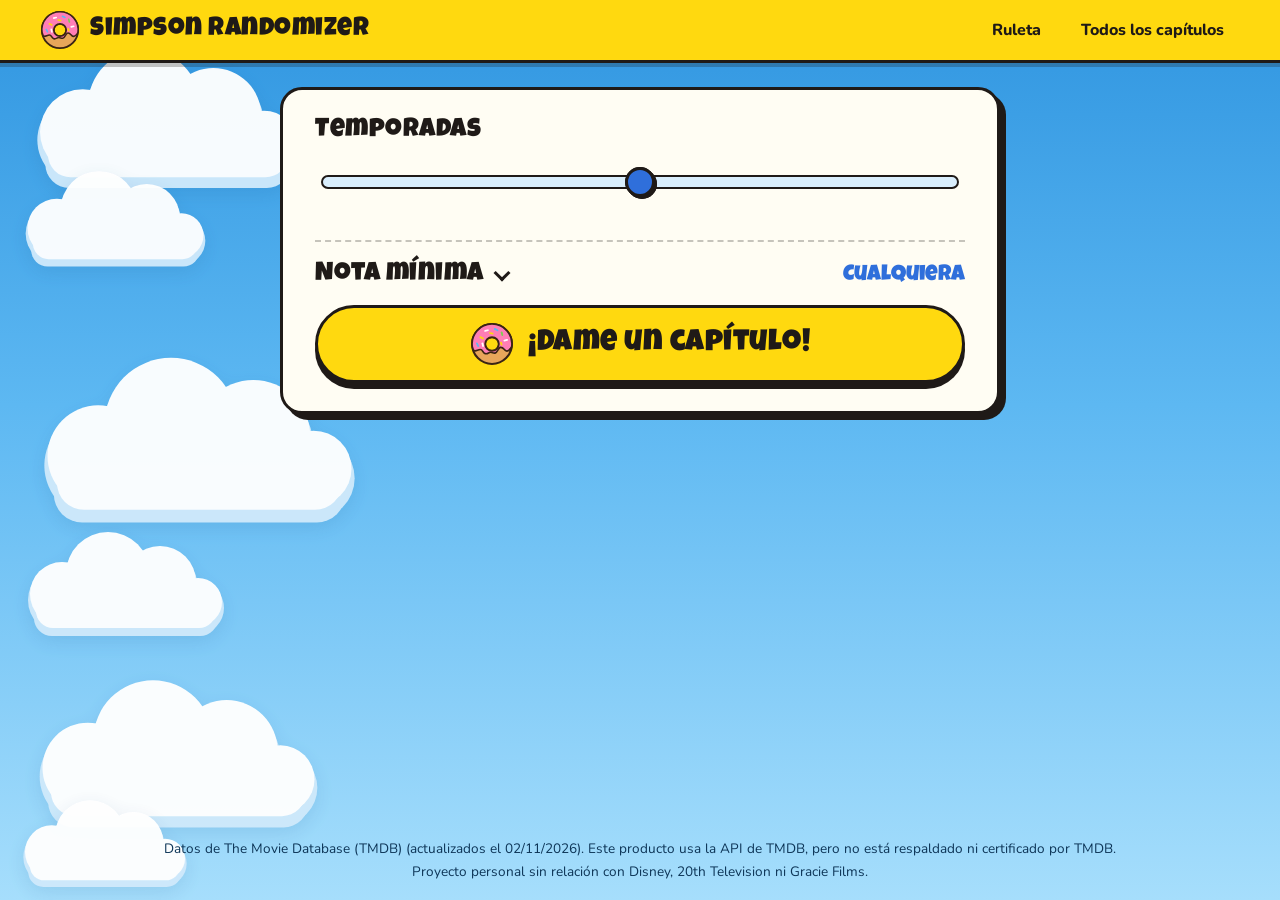
==== android/app/src/main/assets/web/index.html @ cc30cc16 "Updated main page and created Android app" ====
<!doctype html>
<html lang="es">
<head>
  <meta charset="utf-8">
  <meta name="viewport" content="width=device-width, initial-scale=1, viewport-fit=cover">
  <title>Simpson Randomizer</title>
  <link rel="stylesheet" href="fonts/fonts.css">
  <link rel="stylesheet" href="css/style.css">
  <link rel="stylesheet" href="css/android.css">
</head>
<body>
  <svg width="0" height="0" style="position:absolute" aria-hidden="true">
    <symbol id="cloud" viewBox="0 0 240 120">
      <g fill="#cfe9fb">
        <circle cx="62" cy="78" r="34"/><circle cx="108" cy="58" r="44"/><circle cx="160" cy="66" r="38"/>
        <circle cx="198" cy="86" r="26"/><rect x="34" y="78" width="184" height="36" rx="18"/>
      </g>
      <g fill="#fff">
        <circle cx="62" cy="72" r="32"/><circle cx="108" cy="52" r="42"/><circle cx="160" cy="60" r="36"/>
        <circle cx="198" cy="80" r="24"/><rect x="36" y="72" width="180" height="34" rx="17"/>
      </g>
    </symbol>
  </svg>
  <div class="sky" aria-hidden="true">
    <svg class="cloud c1"><use href="#cloud"/></svg>
    <svg class="cloud c2"><use href="#cloud"/></svg>
    <svg class="cloud c3"><use href="#cloud"/></svg>
    <svg class="cloud c4"><use href="#cloud"/></svg>
    <svg class="cloud c5"><use href="#cloud"/></svg>
    <svg class="cloud c6"><use href="#cloud"/></svg>
  </div>

  <header class="topbar">
    <a class="brand" href="#/">
      <img src="img/donut.svg" alt="" width="40" height="40">
      <span>Simpson Randomizer</span>
    </a>
    <nav class="nav">
      <a href="#/" data-nav="ruleta">Ruleta</a>
      <a href="#/capitulos" data-nav="capitulos">Todos los capítulos</a>
    </nav>
  </header>

  <main class="page">
    <!-- Ruleta -->
    <div id="view-ruleta" class="view">
      <section class="panel picker" id="picker">
        <div class="picker-head">
          <h2>Temporadas</h2>
          <output class="range-label" id="range-label" aria-live="polite"></output>
        </div>

        <div class="dual-range">
          <div class="dual-range-track"><div class="dual-range-fill" id="range-fill"></div></div>
          <input type="range" id="season-from" aria-label="Desde la temporada">
          <input type="range" id="season-to" aria-label="Hasta la temporada">
        </div>

        <div class="presets" id="season-presets" role="group" aria-label="Rangos rápidos"></div>

        <details class="rating-filter" id="rating-filter">
          <summary class="picker-head">
            <h2>Nota mínima</h2><span class="chevron" aria-hidden="true"></span>
            <output class="range-label" id="rating-label" aria-live="polite">Cualquiera</output>
          </summary>
          <div class="dual-range">
            <div class="dual-range-track"><div class="dual-range-fill" id="rating-fill"></div></div>
            <input type="range" id="min-rating" min="5" step="0.1" value="5" aria-label="Nota mínima del capítulo">
          </div>
          <div class="presets" id="rating-presets" role="group" aria-label="Notas rápidas">
            <button type="button" class="chip" data-rating="5">Cualquiera</button>
            <button type="button" class="chip" data-rating="7">★ 7 o más</button>
            <button type="button" class="chip" data-rating="7.5">★ 7,5 o más</button>
            <button type="button" class="chip" data-rating="8">★ 8 o más</button>
          </div>
        </details>

        <p class="match-count" id="match-count" aria-live="polite"></p>

        <button type="button" class="btn-spin" id="spin">
          <img src="img/donut.svg" alt="" width="44" height="44">
          <span>¡Dame un capítulo!</span>
        </button>
      </section>

      <section id="result" class="result" aria-live="polite"></section>
    </div>

    <!-- Catálogo -->
    <div id="view-capitulos" class="view" hidden>
      <section class="hero hero-small">
        <h1 class="logo-title" data-wobbly="Todos los capítulos"></h1>
        <p class="hero-sub" id="catalog-sub"></p>
      </section>
      <div class="catalog-tools panel">
        <label class="search">
          <span class="visually-hidden">Buscar capítulo</span>
          <input type="search" id="search" placeholder="Buscar por título o sinopsis…" autocomplete="off">
        </label>
        <nav class="season-chips" id="season-chips" aria-label="Ir a temporada"></nav>
        <p class="search-empty" id="search-empty" hidden>Ningún capítulo coincide. ¡Ay, caramba!</p>
      </div>
      <div id="catalog-list"></div>
    </div>

    <!-- Ficha de capítulo -->
    <div id="view-capitulo" class="view" hidden></div>
  </main>

  <footer class="footer">
    <p id="data-source"></p>
    <p>Proyecto personal sin relación con Disney, 20th Television ni Gracie Films.</p>
  </footer>

  <script src="data/episodes.js"></script>
  <script src="js/app.js"></script>
</body>
</html>
---- android/app/src/main/assets/web/fonts/fonts.css ----
/* Fuentes de Google Fonts incluidas en la app para que funcione sin conexión. */

/* Luckiest Guy · latin-ext */
@font-face {
  font-family: 'Luckiest Guy';
  font-style: normal;
  font-weight: 400;
  font-display: swap;
  src: url(luckiest-guy-latin-ext.woff2) format('woff2');
  unicode-range: U+0100-02BA, U+02BD-02C5, U+02C7-02CC, U+02CE-02D7, U+02DD-02FF, U+0304, U+0308, U+0329, U+1D00-1DBF, U+1E00-1E9F, U+1EF2-1EFF, U+2020, U+20A0-20AB, U+20AD-20C4, U+2113, U+2C60-2C7F, U+A720-A7FF;
}

/* Luckiest Guy · latin */
@font-face {
  font-family: 'Luckiest Guy';
  font-style: normal;
  font-weight: 400;
  font-display: swap;
  src: url(luckiest-guy-latin.woff2) format('woff2');
  unicode-range: U+0000-00FF, U+0131, U+0152-0153, U+02BB-02BC, U+02C6, U+02DA, U+02DC, U+0304, U+0308, U+0329, U+2000-206F, U+20AC, U+2122, U+2191, U+2193, U+2212, U+2215, U+FEFF, U+FFFD;
}

/* Nunito · latin-ext */
@font-face {
  font-family: 'Nunito';
  font-style: normal;
  font-weight: 400;
  font-display: swap;
  src: url(nunito-latin-ext.woff2) format('woff2');
  unicode-range: U+0100-02BA, U+02BD-02C5, U+02C7-02CC, U+02CE-02D7, U+02DD-02FF, U+0304, U+0308, U+0329, U+1D00-1DBF, U+1E00-1E9F, U+1EF2-1EFF, U+2020, U+20A0-20AB, U+20AD-20C4, U+2113, U+2C60-2C7F, U+A720-A7FF;
}

/* Nunito · latin */
@font-face {
  font-family: 'Nunito';
  font-style: normal;
  font-weight: 400;
  font-display: swap;
  src: url(nunito-latin.woff2) format('woff2');
  unicode-range: U+0000-00FF, U+0131, U+0152-0153, U+02BB-02BC, U+02C6, U+02DA, U+02DC, U+0304, U+0308, U+0329, U+2000-206F, U+20AC, U+2122, U+2191, U+2193, U+2212, U+2215, U+FEFF, U+FFFD;
}

/* Nunito · latin-ext */
@font-face {
  font-family: 'Nunito';
  font-style: normal;
  font-weight: 700;
  font-display: swap;
  src: url(nunito-latin-ext.woff2) format('woff2');
  unicode-range: U+0100-02BA, U+02BD-02C5, U+02C7-02CC, U+02CE-02D7, U+02DD-02FF, U+0304, U+0308, U+0329, U+1D00-1DBF, U+1E00-1E9F, U+1EF2-1EFF, U+2020, U+20A0-20AB, U+20AD-20C4, U+2113, U+2C60-2C7F, U+A720-A7FF;
}

/* Nunito · latin */
@font-face {
  font-family: 'Nunito';
  font-style: normal;
  font-weight: 700;
  font-display: swap;
  src: url(nunito-latin.woff2) format('woff2');
  unicode-range: U+0000-00FF, U+0131, U+0152-0153, U+02BB-02BC, U+02C6, U+02DA, U+02DC, U+0304, U+0308, U+0329, U+2000-206F, U+20AC, U+2122, U+2191, U+2193, U+2212, U+2215, U+FEFF, U+FFFD;
}

/* Nunito · latin-ext */
@font-face {
  font-family: 'Nunito';
  font-style: normal;
  font-weight: 800;
  font-display: swap;
  src: url(nunito-latin-ext.woff2) format('woff2');
  unicode-range: U+0100-02BA, U+02BD-02C5, U+02C7-02CC, U+02CE-02D7, U+02DD-02FF, U+0304, U+0308, U+0329, U+1D00-1DBF, U+1E00-1E9F, U+1EF2-1EFF, U+2020, U+20A0-20AB, U+20AD-20C4, U+2113, U+2C60-2C7F, U+A720-A7FF;
}

/* Nunito · latin */
@font-face {
  font-family: 'Nunito';
  font-style: normal;
  font-weight: 800;
  font-display: swap;
  src: url(nunito-latin.woff2) format('woff2');
  unicode-range: U+0000-00FF, U+0131, U+0152-0153, U+02BB-02BC, U+02C6, U+02DA, U+02DC, U+0304, U+0308, U+0329, U+2000-206F, U+20AC, U+2122, U+2191, U+2193, U+2212, U+2215, U+FEFF, U+FFFD;
}

/* Nunito · latin-ext */
@font-face {
  font-family: 'Nunito';
  font-style: normal;
  font-weight: 900;
  font-display: swap;
  src: url(nunito-latin-ext.woff2) format('woff2');
  unicode-range: U+0100-02BA, U+02BD-02C5, U+02C7-02CC, U+02CE-02D7, U+02DD-02FF, U+0304, U+0308, U+0329, U+1D00-1DBF, U+1E00-1E9F, U+1EF2-1EFF, U+2020, U+20A0-20AB, U+20AD-20C4, U+2113, U+2C60-2C7F, U+A720-A7FF;
}

/* Nunito · latin */
@font-face {
  font-family: 'Nunito';
  font-style: normal;
  font-weight: 900;
  font-display: swap;
  src: url(nunito-latin.woff2) format('woff2');
  unicode-range: U+0000-00FF, U+0131, U+0152-0153, U+02BB-02BC, U+02C6, U+02DA, U+02DC, U+0304, U+0308, U+0329, U+2000-206F, U+20AC, U+2122, U+2191, U+2193, U+2212, U+2215, U+FEFF, U+FFFD;
}
---- android/app/src/main/assets/web/css/style.css ----
/* Simpson Randomizer — cielo azul, nubes y amarillo Simpson */

:root {
  --sky-top: #2f95e0;
  --sky-mid: #5db8f2;
  --sky-bottom: #a6defc;
  --yellow: #ffd90f;
  --yellow-dark: #e8b900;
  --ink: #1f1a17;
  --paper: #fffdf3;
  --marge: #2f6fdb;
  --bart: #f2632a;
  --pink: #ff7eb6;
  --muted: #5d5650;
  --disney-1: #0b1747;
  --disney-2: #1d3d9b;
  --radius: 22px;
  --border: 3px solid var(--ink);
  --shadow: 6px 6px 0 var(--ink);
  --font-display: "Luckiest Guy", "Arial Black", Impact, sans-serif;
  --font-body: "Nunito", system-ui, -apple-system, "Segoe UI", sans-serif;
}

*, *::before, *::after { box-sizing: border-box; }

html { scroll-behavior: smooth; scroll-padding-top: 90px; }

body {
  margin: 0;
  min-height: 100vh;
  font-family: var(--font-body);
  color: var(--ink);
  background: var(--sky-mid);
  line-height: 1.5;
  display: flex;
  flex-direction: column;
}

[hidden] { display: none !important; }
img { max-width: 100%; display: block; }
a { color: inherit; }
code { font-size: .9em; background: rgba(0,0,0,.08); padding: .1em .35em; border-radius: 6px; }

.visually-hidden {
  position: absolute; width: 1px; height: 1px; overflow: hidden;
  clip: rect(0 0 0 0); white-space: nowrap;
}

/* ---------- Cielo y nubes ---------- */

.sky {
  position: fixed;
  inset: 0;
  z-index: -1;
  overflow: hidden;
  background: linear-gradient(180deg, var(--sky-top) 0%, var(--sky-mid) 45%, var(--sky-bottom) 100%);
}

.cloud {
  position: absolute;
  left: 0;
  width: var(--w, 260px);
  height: calc(var(--w, 260px) / 2);
  animation: drift var(--t, 120s) linear infinite;
  animation-delay: var(--d, 0s);
  opacity: .96;
  filter: drop-shadow(0 6px 10px rgba(20, 80, 140, .12));
}
.c1 { top: 4%;  --w: 320px; --t: 140s; --d: -20s; }
.c2 { top: 18%; --w: 220px; --t: 110s; --d: -75s; }
.c3 { top: 38%; --w: 380px; --t: 170s; --d: -110s; }
.c4 { top: 58%; --w: 240px; --t: 125s; --d: -40s; }
.c5 { top: 74%; --w: 340px; --t: 155s; --d: -130s; }
.c6 { top: 88%; --w: 200px; --t: 100s; --d: -60s; }

@keyframes drift {
  from { transform: translateX(-420px); }
  to   { transform: translateX(calc(100vw + 40px)); }
}

/* ---------- Cabecera ---------- */

.topbar {
  position: sticky;
  top: 0;
  z-index: 10;
  display: flex;
  align-items: center;
  justify-content: space-between;
  gap: 12px;
  flex-wrap: wrap;
  padding: 10px clamp(16px, 4vw, 40px);
  background: var(--yellow);
  border-bottom: var(--border);
  box-shadow: 0 4px 0 rgba(31, 26, 23, .25);
}

.brand {
  display: flex;
  align-items: center;
  gap: 10px;
  text-decoration: none;
  font-family: var(--font-display);
  font-size: clamp(1.2rem, 3vw, 1.6rem);
  letter-spacing: .5px;
  color: var(--ink);
}
.brand img { transition: transform .4s; }
.brand:hover img { transform: rotate(180deg); }

.nav { display: flex; gap: 8px; flex-wrap: wrap; }
.nav a {
  font-weight: 800;
  text-decoration: none;
  padding: 6px 14px;
  border-radius: 999px;
  border: 2px solid transparent;
}
.nav a:hover { border-color: var(--ink); }
.nav a[aria-current="page"] { background: var(--ink); color: var(--yellow); }

.notice {
  margin: 16px auto 0;
  max-width: 900px;
  width: calc(100% - 32px);
  padding: 10px 16px;
  background: #fff4c2;
  border: 2px dashed var(--ink);
  border-radius: 14px;
  font-size: .95rem;
}

/* ---------- Estructura ---------- */

.page {
  flex: 1;
  width: 100%;
  max-width: 1180px;
  margin: 0 auto;
  padding: 24px 16px 48px;
}

.panel {
  background: var(--paper);
  border: var(--border);
  border-radius: var(--radius);
  box-shadow: var(--shadow);
}

.footer {
  text-align: center;
  font-size: .85rem;
  color: #0d3557;
  padding: 16px;
}
.footer p { margin: 2px 0; }

/* ---------- Título estilo rótulo ---------- */

.hero { text-align: center; padding: 12px 0 20px; }
.hero-small { padding-bottom: 8px; }

.logo-title {
  margin: 0;
  font-family: var(--font-display);
  font-weight: 400;
  font-size: clamp(2.4rem, 8vw, 5rem);
  line-height: 1.05;
  color: var(--yellow);
  -webkit-text-stroke: 2px var(--ink);
  paint-order: stroke fill;
  text-shadow: 4px 5px 0 var(--ink);
}
.hero-small .logo-title { font-size: clamp(2rem, 6vw, 3.6rem); }

.wobbly-word { white-space: nowrap; display: inline-block; }
.wobbly-word > span {
  display: inline-block;
  transform: rotate(calc(sin(var(--i) * 2.1) * 6deg)) translateY(calc(cos(var(--i) * 1.7) * 3px));
}

.hero-sub {
  margin: 14px auto 0;
  max-width: 560px;
  font-weight: 800;
  font-size: 1.1rem;
  color: #fff;
  text-shadow: 0 2px 0 rgba(13, 53, 87, .55);
}

/* ---------- Selector de temporadas ---------- */

.picker {
  max-width: 720px;
  margin: 0 auto;
  padding: 22px clamp(16px, 4vw, 32px) 28px;
}

.picker-head { display: flex; align-items: baseline; justify-content: space-between; gap: 12px; }
.picker-head h2 { margin: 0; font-family: var(--font-display); font-weight: 400; font-size: 1.6rem; letter-spacing: .5px; }

.range-label {
  font-family: var(--font-display);
  font-size: 1.8rem;
  color: var(--marge);
}

.dual-range {
  position: relative;
  height: 44px;
  margin: 10px 6px 6px;
}
.dual-range-track {
  position: absolute;
  left: 0; right: 0; top: 50%;
  height: 14px;
  transform: translateY(-50%);
  background: #d9eefc;
  border: 2px solid var(--ink);
  border-radius: 999px;
  overflow: hidden;
}
.dual-range-fill {
  position: absolute;
  top: 0; bottom: 0;
  background: repeating-linear-gradient(135deg, var(--yellow) 0 10px, var(--yellow-dark) 10px 20px);
}
.dual-range input[type="range"] {
  position: absolute;
  inset: 0;
  width: 100%;
  margin: 0;
  background: none;
  pointer-events: none;
  -webkit-appearance: none;
  appearance: none;
}
.dual-range input[type="range"]::-webkit-slider-runnable-track { background: none; height: 44px; }
.dual-range input[type="range"]::-moz-range-track { background: none; }
.dual-range input[type="range"]::-webkit-slider-thumb {
  -webkit-appearance: none;
  pointer-events: auto;
  width: 30px; height: 30px;
  margin-top: 7px;
  border-radius: 50%;
  background: var(--marge);
  border: 3px solid var(--ink);
  box-shadow: 2px 2px 0 var(--ink);
  cursor: grab;
}
.dual-range input[type="range"]::-moz-range-thumb {
  pointer-events: auto;
  width: 26px; height: 26px;
  border-radius: 50%;
  background: var(--marge);
  border: 3px solid var(--ink);
  box-shadow: 2px 2px 0 var(--ink);
  cursor: grab;
}
.dual-range input[type="range"]:focus-visible::-webkit-slider-thumb { outline: 3px solid var(--bart); outline-offset: 2px; }
.dual-range input[type="range"]:focus-visible::-moz-range-thumb { outline: 3px solid var(--bart); outline-offset: 2px; }

.presets { display: flex; flex-wrap: wrap; gap: 8px; margin: 14px 0 22px; }
.rating-filter { margin-bottom: 16px; padding-top: 14px; border-top: 2px dashed rgba(31, 26, 23, .25); }
.rating-filter summary { list-style: none; cursor: pointer; }
.rating-filter summary::-webkit-details-marker { display: none; }
.rating-filter summary:focus-visible { outline: 3px solid var(--marge); outline-offset: 4px; border-radius: 8px; }
.rating-filter summary { align-items: center; }
.chevron {
  flex: 0 0 auto;
  margin-right: auto;
  width: 12px; height: 12px;
  border-right: 3px solid var(--ink);
  border-bottom: 3px solid var(--ink);
  transform: translateY(-3px) rotate(45deg);
  transition: transform .2s;
}
.rating-filter[open] .chevron { transform: translateY(3px) rotate(-135deg); }
.rating-filter:not([open]) .range-label { font-size: 1.4rem; }
.match-count { margin: -6px 0 14px; text-align: center; font-weight: 800; color: var(--muted); }
.match-count.is-empty { color: var(--bart); }

.chip {
  font: inherit;
  font-weight: 800;
  font-size: .9rem;
  padding: 5px 12px;
  border-radius: 999px;
  border: 2px solid var(--ink);
  background: #fff;
  color: var(--ink);
  cursor: pointer;
  text-decoration: none;
  transition: transform .1s, background .15s;
}
.chip:hover { background: var(--yellow); transform: translateY(-1px); }
.chip.is-active { background: var(--ink); color: var(--yellow); }

.btn-spin {
  display: flex;
  align-items: center;
  justify-content: center;
  gap: 14px;
  width: 100%;
  padding: 14px 20px;
  font-family: var(--font-display);
  font-size: clamp(1.4rem, 4vw, 1.9rem);
  letter-spacing: .5px;
  color: var(--ink);
  background: var(--yellow);
  border: var(--border);
  border-radius: 999px;
  box-shadow: 0 6px 0 var(--ink);
  cursor: pointer;
  transition: transform .08s, box-shadow .08s, background .15s;
}
.btn-spin:hover { background: #ffe34d; }
.btn-spin:active { transform: translateY(4px); box-shadow: 0 2px 0 var(--ink); }
.btn-spin.is-spinning img { animation: spin .6s linear infinite; }
.btn-spin:disabled { cursor: progress; }

@keyframes spin { to { transform: rotate(360deg); } }

/* ---------- Ficha de capítulo ---------- */

.result { max-width: 1100px; margin: 32px auto 0; }
.result:empty { display: none; }

.episode-card {
  display: grid;
  grid-template-columns: minmax(0, 1.15fr) minmax(0, 1fr);
  gap: 24px;
  padding: 20px;
}
.result .episode-card { animation: pop .45s cubic-bezier(.2, 1.4, .4, 1); }

@keyframes pop {
  from { transform: scale(.9) rotate(-1.5deg); opacity: 0; }
  to   { transform: none; opacity: 1; }
}

.gallery-main {
  width: 100%;
  aspect-ratio: 16 / 9;
  object-fit: cover;
  border: var(--border);
  border-radius: 16px;
  background: #d9eefc;
}
.gallery-empty {
  display: grid;
  place-items: center;
  aspect-ratio: 16 / 9;
  border: 3px dashed var(--ink);
  border-radius: 16px;
  font-weight: 800;
  color: var(--muted);
}
.gallery-thumbs {
  display: flex;
  gap: 8px;
  margin-top: 10px;
  overflow-x: auto;
  padding-bottom: 6px;
}
.gallery-thumbs:empty { display: none; }
.thumb {
  flex: 0 0 auto;
  width: 96px;
  padding: 0;
  border: 2px solid var(--ink);
  border-radius: 10px;
  overflow: hidden;
  cursor: pointer;
  background: none;
  opacity: .6;
  transition: opacity .15s, transform .15s;
}
.thumb img { width: 100%; aspect-ratio: 16 / 9; object-fit: cover; }
.thumb:hover, .thumb.is-active { opacity: 1; }
.thumb.is-active { outline: 3px solid var(--yellow); transform: translateY(-2px); }

.badge {
  display: inline-block;
  margin: 0;
  padding: 3px 12px;
  font-weight: 900;
  font-size: .85rem;
  letter-spacing: .3px;
  background: var(--marge);
  color: #fff;
  border: 2px solid var(--ink);
  border-radius: 999px;
}

.episode-title {
  margin: 10px 0 2px;
  font-family: var(--font-display);
  font-weight: 400;
  font-size: clamp(1.8rem, 4vw, 2.6rem);
  line-height: 1.1;
  letter-spacing: .3px;
}
.original-title { margin: 0; color: var(--muted); font-style: italic; }
.original-title:empty { display: none; }

.meta li + li::before { content: "·"; margin-right: 16px; color: var(--muted); }
.meta {
  display: flex;
  flex-wrap: wrap;
  gap: 6px 16px;
  margin: 12px 0;
  padding: 0;
  list-style: none;
  font-weight: 700;
  font-size: .95rem;
}
.overview { margin: 0 0 6px; font-size: 1.05rem; }
.overview-note { margin: 0; font-size: .85rem; color: var(--muted); }

.actions { display: flex; flex-wrap: wrap; gap: 10px; margin-top: 18px; }

.btn {
  display: inline-flex;
  align-items: center;
  gap: 6px;
  padding: 10px 18px;
  font: inherit;
  font-weight: 800;
  text-decoration: none;
  border: var(--border);
  border-radius: 999px;
  cursor: pointer;
  box-shadow: 3px 3px 0 var(--ink);
  transition: transform .08s, box-shadow .08s;
}
.btn:active { transform: translate(2px, 2px); box-shadow: 1px 1px 0 var(--ink); }
.btn-ghost { background: #fff; color: var(--ink); }
.btn-ghost:hover { background: var(--yellow); }
.btn-disney {
  color: #fff;
  background: linear-gradient(135deg, var(--disney-1), var(--disney-2));
}
.btn-disney strong { font-size: 1.1em; letter-spacing: .3px; }
.btn-disney:hover { filter: brightness(1.2); }

.disney-note { margin: 12px 0 0; font-size: .85rem; color: var(--muted); }
.disney-note:empty { display: none; }

.crumbs { margin-bottom: 14px; }
.crumbs .chip { display: inline-block; box-shadow: 2px 2px 0 var(--ink); }

.pager {
  display: flex;
  justify-content: space-between;
  gap: 12px;
  margin-top: 22px;
}
.pager .btn { max-width: 48%; }

/* ---------- Catálogo ---------- */

.catalog-tools {
  position: sticky;
  top: 72px;
  z-index: 5;
  padding: 14px 16px;
  margin-bottom: 24px;
}
.search input {
  width: 100%;
  padding: 10px 16px;
  font: inherit;
  font-weight: 700;
  border: var(--border);
  border-radius: 999px;
  background: #fff;
}
.search input:focus { outline: 3px solid var(--marge); outline-offset: 1px; }
.season-chips {
  display: flex;
  gap: 6px;
  margin-top: 10px;
  overflow-x: auto;
  padding-bottom: 4px;
}
.season-chips .chip { flex: 0 0 auto; min-width: 40px; text-align: center; }
.search-empty { margin: 10px 0 0; font-weight: 800; }

.season { margin-bottom: 36px; }
.season-title {
  display: flex;
  align-items: baseline;
  gap: 12px;
  margin: 0 0 14px;
  font-family: var(--font-display);
  font-weight: 400;
  font-size: 2rem;
  color: var(--yellow);
  -webkit-text-stroke: 1.5px var(--ink);
  paint-order: stroke fill;
  text-shadow: 3px 3px 0 var(--ink);
}
.season-title small {
  font-family: var(--font-body);
  font-size: .95rem;
  font-weight: 800;
  color: #fff;
  -webkit-text-stroke: 0;
  text-shadow: 0 2px 0 rgba(13, 53, 87, .55);
}

.grid {
  display: grid;
  grid-template-columns: repeat(auto-fill, minmax(250px, 1fr));
  gap: 18px;
}

.mini-card {
  display: flex;
  flex-direction: column;
  background: var(--paper);
  border: var(--border);
  border-radius: 18px;
  box-shadow: 4px 4px 0 var(--ink);
  overflow: hidden;
  transition: transform .12s;
}
.mini-card:hover { transform: translateY(-3px) rotate(-.4deg); }
.mini-thumb {
  position: relative;
  display: block;
  aspect-ratio: 16 / 9;
  background: #d9eefc;
  border-bottom: var(--border);
}
.mini-thumb img { width: 100%; height: 100%; object-fit: cover; }
.mini-thumb .badge { position: absolute; left: 8px; bottom: 8px; font-size: .75rem; }
.mini-body { display: flex; flex-direction: column; flex: 1; padding: 12px 14px 14px; }
.mini-body h3 { margin: 0; font-size: 1.1rem; line-height: 1.25; }
.mini-body h3 a { text-decoration: none; }
.mini-body h3 a:hover { text-decoration: underline; }
.mini-body .original-title { font-size: .85rem; }
.mini-date { margin: 4px 0 6px; font-size: .8rem; font-weight: 700; color: var(--muted); }
.mini-overview {
  margin: 0 0 12px;
  font-size: .9rem;
  display: -webkit-box;
  -webkit-line-clamp: 3;
  -webkit-box-orient: vertical;
  overflow: hidden;
}
.mini-body .btn-disney { margin-top: auto; align-self: flex-start; padding: 6px 14px; font-size: .9rem; }

.error-detail { color: #fff; }

/* ---------- Responsive y accesibilidad ---------- */

@media (max-width: 820px) {
  .episode-card { grid-template-columns: minmax(0, 1fr); padding: 16px; }
  .catalog-tools { top: 0; position: relative; }
}

@media (max-width: 520px) {
  .topbar { justify-content: center; position: relative; }
  .picker-head h2 { font-size: 1.35rem; white-space: nowrap; }
  .range-label, .rating-filter:not([open]) .range-label { font-size: 1.4rem; }
  .meta li + li::before { display: none; }
  .pager { flex-direction: column; }
  .pager .btn { max-width: 100%; }
}

@media (prefers-reduced-motion: reduce) {
  *, *::before, *::after { animation: none !important; transition: none !important; }
  html { scroll-behavior: auto; }
}
---- android/app/src/main/assets/web/css/android.css ----
/* Ajustes de la app de Android sobre style.css (copiado de la web). */

/* Sin resaltado azul al tocar y sin selección de texto accidental en botones. */
* { -webkit-tap-highlight-color: transparent; }
button, .btn, .chip, .nav a, .brand { -webkit-user-select: none; user-select: none; }

/* Los capítulos del catálogo dejan hueco para la cabecera al saltar de temporada. */
.season { scroll-margin-top: 12px; }

.view[hidden] { display: none !important; }
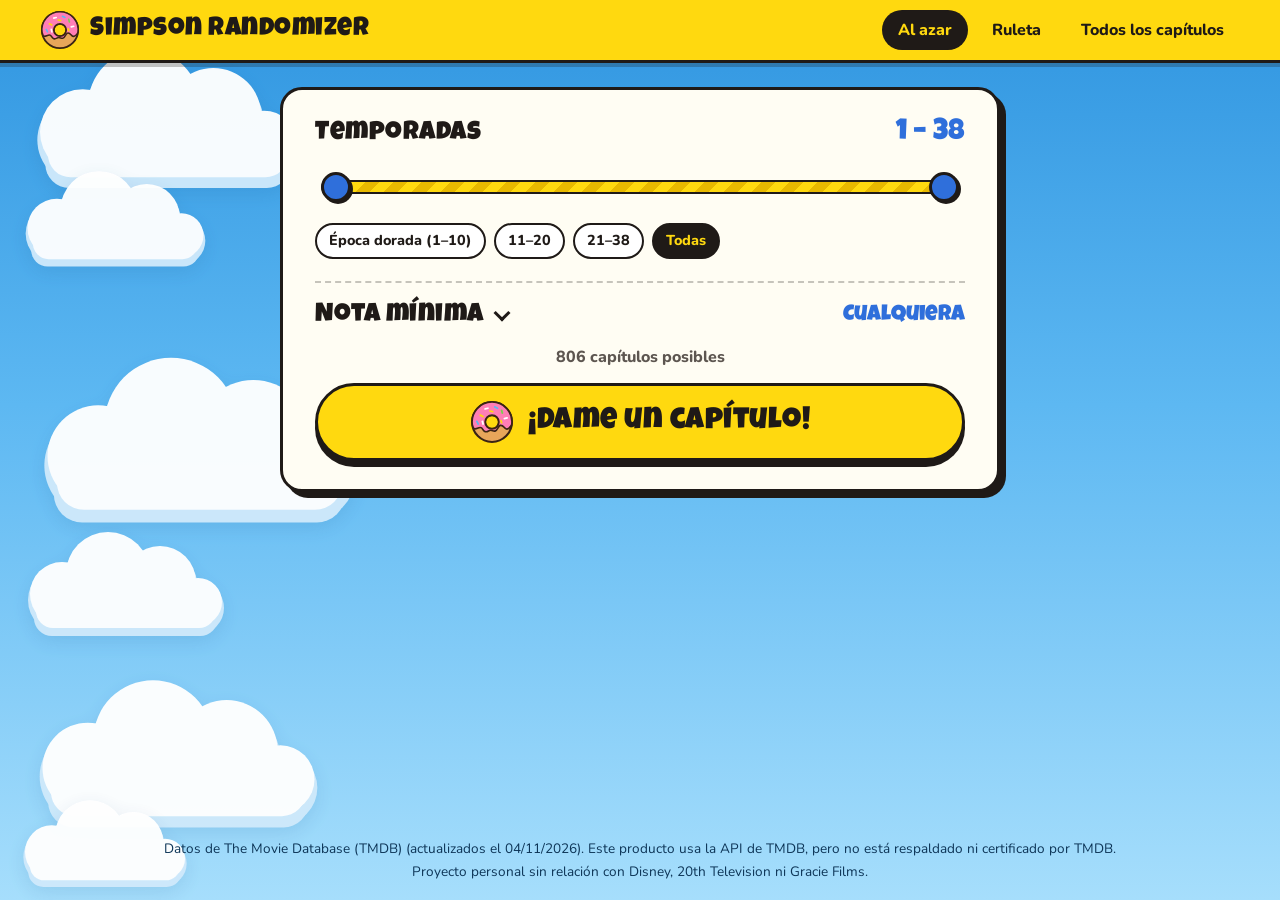
==== commit 6cce6608: "Added wheel to app" ====
--- a/android/app/src/main/assets/web/index.html
+++ b/android/app/src/main/assets/web/index.html
@@ -36,46 +36,51 @@
       <span>Simpson Randomizer</span>
     </a>
     <nav class="nav">
-      <a href="#/" data-nav="ruleta">Ruleta</a>
+      <a href="#/" data-nav="azar">Al azar</a>
+      <a href="#/ruleta" data-nav="ruleta">Ruleta</a>
       <a href="#/capitulos" data-nav="capitulos">Todos los capítulos</a>
     </nav>
   </header>
 
   <main class="page">
-    <!-- Ruleta -->
-    <div id="view-ruleta" class="view">
-      <section class="panel picker" id="picker">
-        <div class="picker-head">
-          <h2>Temporadas</h2>
-          <output class="range-label" id="range-label" aria-live="polite"></output>
+    <!-- Al azar -->
+    <div id="view-azar" class="view">
+      <section class="panel picker">
+        <div data-filters-slot>
+          <div id="filters">
+          <div class="picker-head">
+            <h2>Temporadas</h2>
+            <output class="range-label" id="range-label" aria-live="polite"></output>
+          </div>
+
+          <div class="dual-range">
+            <div class="dual-range-track"><div class="dual-range-fill" id="range-fill"></div></div>
+            <input type="range" id="season-from" aria-label="Desde la temporada">
+            <input type="range" id="season-to" aria-label="Hasta la temporada">
+          </div>
+
+          <div class="presets" id="season-presets" role="group" aria-label="Rangos rápidos"></div>
+
+          <details class="rating-filter" id="rating-filter">
+            <summary class="picker-head">
+              <h2>Nota mínima</h2><span class="chevron" aria-hidden="true"></span>
+              <output class="range-label" id="rating-label" aria-live="polite">Cualquiera</output>
+            </summary>
+            <div class="dual-range">
+              <div class="dual-range-track"><div class="dual-range-fill" id="rating-fill"></div></div>
+              <input type="range" id="min-rating" min="5" step="0.1" value="5" aria-label="Nota mínima del capítulo">
+            </div>
+            <div class="presets" id="rating-presets" role="group" aria-label="Notas rápidas">
+              <button type="button" class="chip" data-rating="5">Cualquiera</button>
+              <button type="button" class="chip" data-rating="7">★ 7 o más</button>
+              <button type="button" class="chip" data-rating="7.5">★ 7,5 o más</button>
+              <button type="button" class="chip" data-rating="8">★ 8 o más</button>
+            </div>
+          </details>
+
+          <p class="match-count" id="match-count" aria-live="polite"></p>
+          </div>
         </div>
-
-        <div class="dual-range">
-          <div class="dual-range-track"><div class="dual-range-fill" id="range-fill"></div></div>
-          <input type="range" id="season-from" aria-label="Desde la temporada">
-          <input type="range" id="season-to" aria-label="Hasta la temporada">
-        </div>
-
-        <div class="presets" id="season-presets" role="group" aria-label="Rangos rápidos"></div>
-
-        <details class="rating-filter" id="rating-filter">
-          <summary class="picker-head">
-            <h2>Nota mínima</h2><span class="chevron" aria-hidden="true"></span>
-            <output class="range-label" id="rating-label" aria-live="polite">Cualquiera</output>
-          </summary>
-          <div class="dual-range">
-            <div class="dual-range-track"><div class="dual-range-fill" id="rating-fill"></div></div>
-            <input type="range" id="min-rating" min="5" step="0.1" value="5" aria-label="Nota mínima del capítulo">
-          </div>
-          <div class="presets" id="rating-presets" role="group" aria-label="Notas rápidas">
-            <button type="button" class="chip" data-rating="5">Cualquiera</button>
-            <button type="button" class="chip" data-rating="7">★ 7 o más</button>
-            <button type="button" class="chip" data-rating="7.5">★ 7,5 o más</button>
-            <button type="button" class="chip" data-rating="8">★ 8 o más</button>
-          </div>
-        </details>
-
-        <p class="match-count" id="match-count" aria-live="polite"></p>
 
         <button type="button" class="btn-spin" id="spin">
           <img src="img/donut.svg" alt="" width="44" height="44">
@@ -84,6 +89,35 @@
       </section>
 
       <section id="result" class="result" aria-live="polite"></section>
+    </div>
+
+    <!-- Ruleta -->
+    <div id="view-ruleta" class="view" hidden>
+      <section class="panel picker">
+        <div data-filters-slot></div>
+        <button type="button" class="btn btn-ghost btn-block" id="new-wheel">Nueva ruleta con estos filtros</button>
+      </section>
+
+      <section class="panel wheel-panel" id="wheel-panel">
+        <div class="wheel-wrap">
+          <svg class="wheel-pointer" viewBox="0 0 40 52" aria-hidden="true">
+            <path d="M4 4H36L20 46Z" fill="#f2632a" stroke="#1f1a17" stroke-width="4" stroke-linejoin="round"/>
+          </svg>
+          <svg class="wheel" id="wheel" viewBox="-300 -300 600 600" role="img" aria-label="Ruleta de capítulos"></svg>
+          <button type="button" class="wheel-hub" id="wheel-hub" aria-label="Girar la ruleta">
+            <img src="img/donut.svg" alt="">
+          </button>
+        </div>
+
+        <p class="wheel-status" id="wheel-status" aria-live="polite"></p>
+
+        <button type="button" class="btn-spin" id="spin-wheel">
+          <img src="img/donut.svg" alt="" width="44" height="44">
+          <span>¡Girar!</span>
+        </button>
+      </section>
+
+      <section id="wheel-result" class="result" aria-live="polite"></section>
     </div>
 
     <!-- Catálogo -->
--- a/android/app/src/main/assets/web/css/style.css
+++ b/android/app/src/main/assets/web/css/style.css
@@ -321,6 +321,82 @@
 
 @keyframes spin { to { transform: rotate(360deg); } }
 
+/* ---------- Ruleta ---------- */
+
+.btn-block { width: 100%; justify-content: center; }
+
+.wheel-panel {
+  max-width: 720px;
+  margin: 28px auto 0;
+  padding: 26px clamp(12px, 4vw, 32px) 28px;
+}
+
+.wheel-wrap {
+  position: relative;
+  width: min(100%, 580px);
+  aspect-ratio: 1;
+  margin: 18px auto 8px;
+  filter: drop-shadow(5px 7px 0 rgba(31, 26, 23, .85));
+}
+
+.wheel {
+  width: 100%;
+  height: 100%;
+  display: block;
+  overflow: visible;
+}
+
+.wheel-base { fill: var(--paper); }
+.wheel-ring { fill: none; stroke: var(--ink); stroke-width: 10; }
+.wheel-ring-inner { fill: none; stroke: var(--ink); stroke-width: 3; }
+.wheel-peg { fill: var(--yellow); stroke: var(--ink); stroke-width: 3; }
+.wedge-outline { fill: none; stroke: var(--ink); stroke-width: 2.5; stroke-linejoin: round; }
+.wedge-text { pointer-events: none; }
+.wedge-code { font: 900 11px var(--font-body); fill: var(--ink); }
+.wedge-title { font: 700 10px var(--font-body); fill: var(--ink); }
+
+.wedge { transition: opacity .3s; }
+.wheel.has-winner .wedge:not(.is-winner) { opacity: .45; }
+.wedge.is-winner .wedge-outline { stroke: var(--bart); stroke-width: 8; }
+
+.wheel-pointer {
+  position: absolute;
+  z-index: 2;
+  top: -4.5%;
+  left: 50%;
+  width: 8%;
+  transform: translateX(-50%);
+}
+
+.wheel-hub {
+  position: absolute;
+  z-index: 2;
+  top: 50%;
+  left: 50%;
+  width: 22%;
+  aspect-ratio: 1;
+  padding: 3%;
+  transform: translate(-50%, -50%);
+  border: var(--border);
+  border-radius: 50%;
+  background: var(--paper);
+  box-shadow: 0 4px 0 var(--ink);
+  cursor: pointer;
+  transition: transform .15s;
+}
+.wheel-hub img { width: 100%; height: 100%; transition: transform .4s; }
+.wheel-hub:hover img { transform: rotate(90deg); }
+.wheel-hub:active { transform: translate(-50%, -46%); box-shadow: 0 1px 0 var(--ink); }
+.wheel-hub:disabled { cursor: progress; }
+
+.wheel-status {
+  min-height: 1.5em;
+  margin: 18px 0 16px;
+  text-align: center;
+  font-weight: 800;
+  font-size: 1.05rem;
+}
+
 /* ---------- Ficha de capítulo ---------- */
 
 .result { max-width: 1100px; margin: 32px auto 0; }
